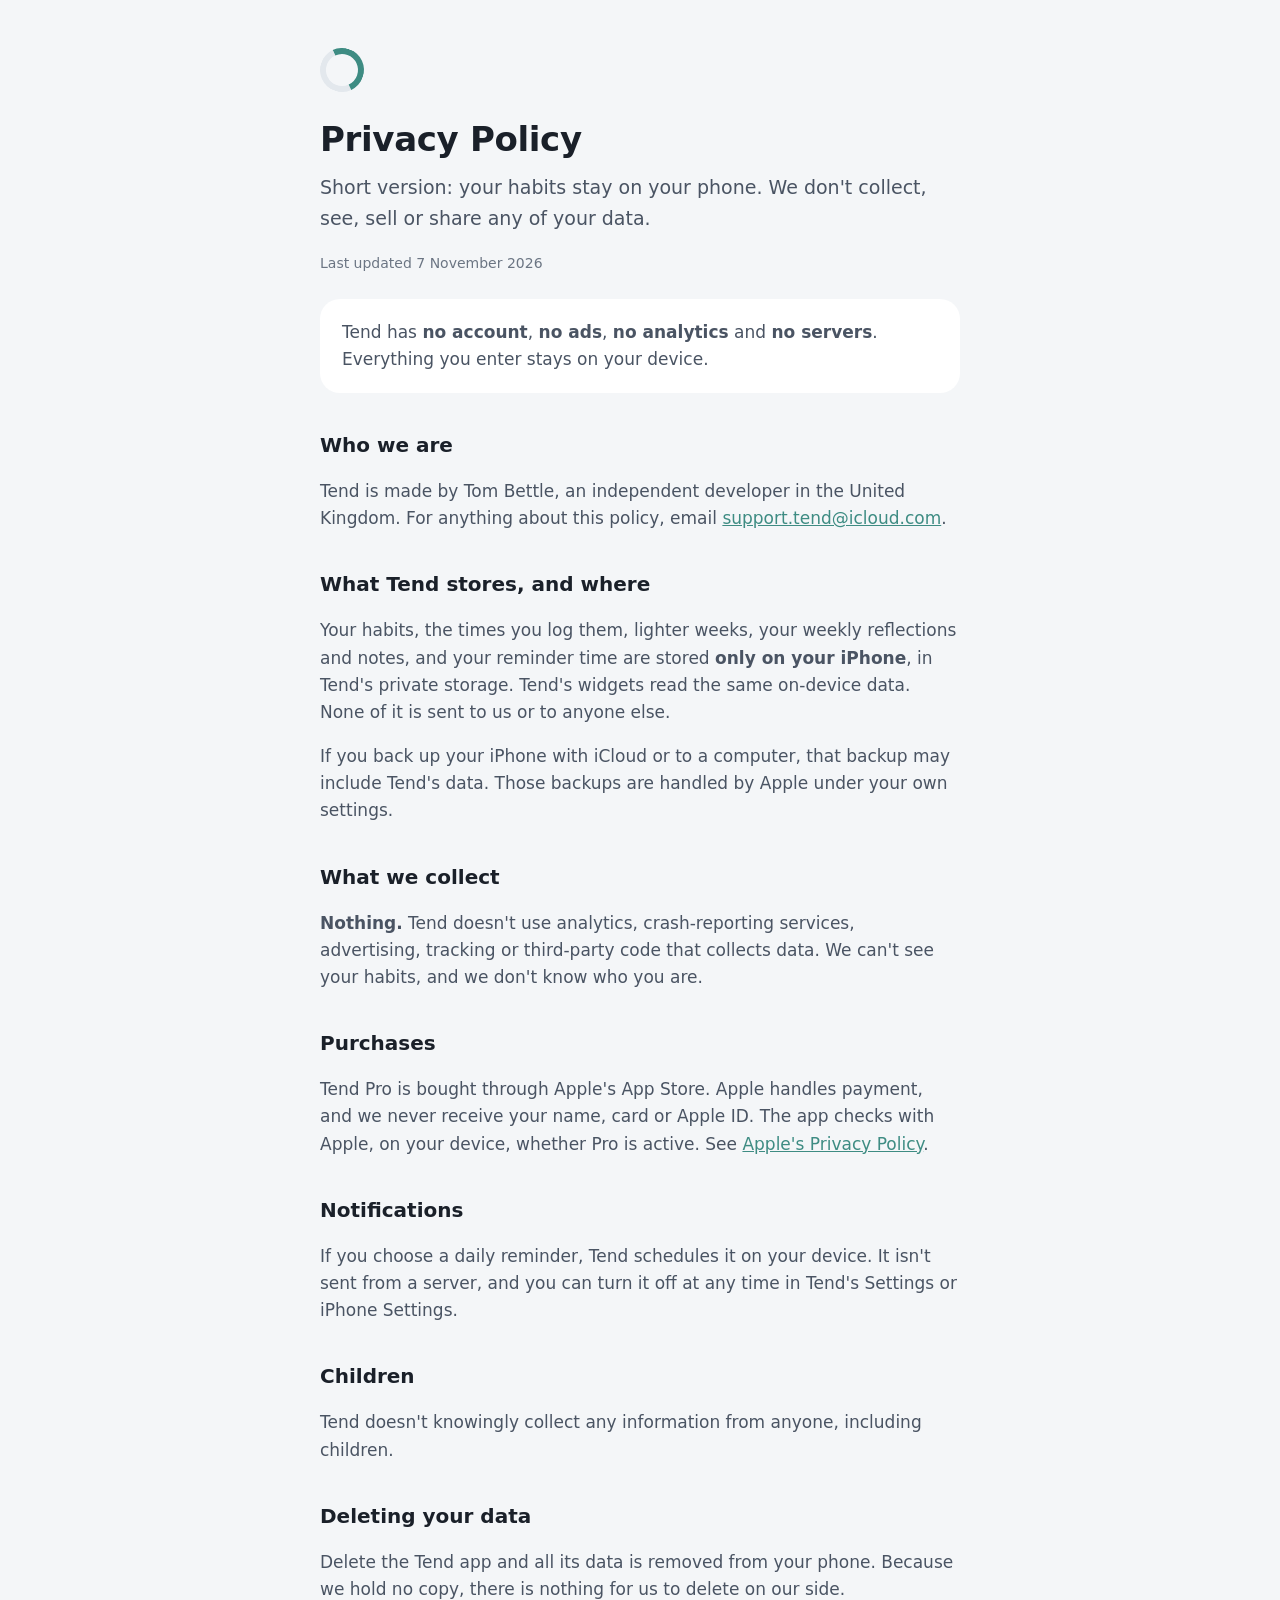
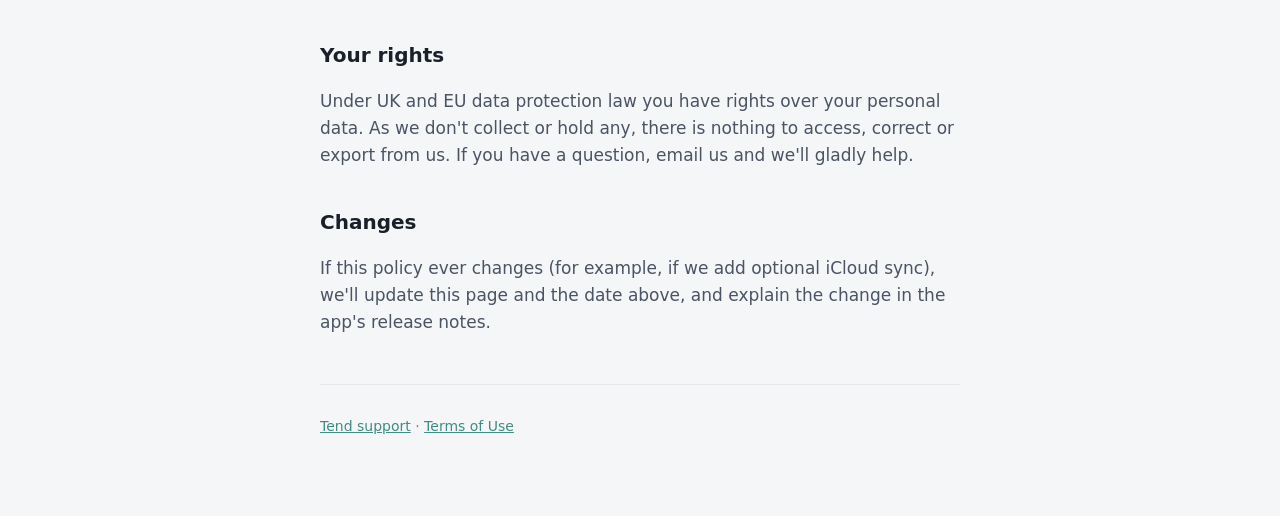
==== privacy/index.html @ b4f4abd9 "Tend support and privacy pages Co-Authored-By: Claude Opus 5.5 <noreply@anthropic.com>" ====
<!doctype html>
<html lang="en-GB">
<head>
<meta charset="utf-8">
<meta name="viewport" content="width=device-width, initial-scale=1">
<title>Tend · Privacy Policy</title>
<meta name="description" content="Tend's privacy policy: your habits stay on your phone.">
<link rel="stylesheet" href="../style.css">
</head>
<body>
<main>
  <div class="mark" aria-hidden="true"></div>
  <h1>Privacy Policy</h1>
  <p class="lead">Short version: your habits stay on your phone. We don't collect, see, sell or share any of your data.</p>
  <p class="small">Last updated 7 November 2026</p>

  <div class="card">
    <p style="margin:0">Tend has <strong>no account</strong>, <strong>no ads</strong>, <strong>no analytics</strong> and <strong>no servers</strong>. Everything you enter stays on your device.</p>
  </div>

  <h2>Who we are</h2>
  <p>Tend is made by Tom Bettle, an independent developer in the United Kingdom. For anything about this policy, email <a href="mailto:support.tend@icloud.com">support.tend@icloud.com</a>.</p>

  <h2>What Tend stores, and where</h2>
  <p>Your habits, the times you log them, lighter weeks, your weekly reflections and notes, and your reminder time are stored <strong>only on your iPhone</strong>, in Tend's private storage. Tend's widgets read the same on-device data. None of it is sent to us or to anyone else.</p>
  <p>If you back up your iPhone with iCloud or to a computer, that backup may include Tend's data. Those backups are handled by Apple under your own settings.</p>

  <h2>What we collect</h2>
  <p><strong>Nothing.</strong> Tend doesn't use analytics, crash-reporting services, advertising, tracking or third-party code that collects data. We can't see your habits, and we don't know who you are.</p>

  <h2>Purchases</h2>
  <p>Tend Pro is bought through Apple's App Store. Apple handles payment, and we never receive your name, card or Apple ID. The app checks with Apple, on your device, whether Pro is active. See <a href="https://www.apple.com/legal/privacy/">Apple's Privacy Policy</a>.</p>

  <h2>Notifications</h2>
  <p>If you choose a daily reminder, Tend schedules it on your device. It isn't sent from a server, and you can turn it off at any time in Tend's Settings or iPhone Settings.</p>

  <h2>Children</h2>
  <p>Tend doesn't knowingly collect any information from anyone, including children.</p>

  <h2>Deleting your data</h2>
  <p>Delete the Tend app and all its data is removed from your phone. Because we hold no copy, there is nothing for us to delete on our side.</p>

  <h2>Your rights</h2>
  <p>Under UK and EU data protection law you have rights over your personal data. As we don't collect or hold any, there is nothing to access, correct or export from us. If you have a question, email us and we'll gladly help.</p>

  <h2>Changes</h2>
  <p>If this policy ever changes (for example, if we add optional iCloud sync), we'll update this page and the date above, and explain the change in the app's release notes.</p>

  <footer>
    <p class="small"><a href="../">Tend support</a> · <a href="https://www.apple.com/legal/internet-services/itunes/dev/stdeula/">Terms of Use</a></p>
  </footer>
</main>
</body>
</html>
---- style.css ----
:root { --bg:#F4F6F8; --card:#FFFFFF; --text:#1A2029; --soft:#4A5463; --muted:#6B7583; --accent:#3E8C83; --line:#E3E8ED; }
@media (prefers-color-scheme: dark) { :root { --bg:#11151B; --card:#1A2029; --text:#E3E7EE; --soft:#AEB6C2; --muted:#7D8796; --accent:#9FC9C2; --line:#28303B; } }
* { box-sizing: border-box; }
body { margin:0; background:var(--bg); color:var(--text); font: 17px/1.6 ui-rounded, "SF Pro Rounded", -apple-system, system-ui, sans-serif; }
main { max-width: 680px; margin: 0 auto; padding: 48px 20px 64px; }
.mark { width:44px; height:44px; border-radius:50%; border:6px solid var(--line); border-top-color:var(--accent); border-right-color:var(--accent); transform: rotate(20deg); margin-bottom:20px; }
h1 { font-size: 34px; font-weight: 600; margin: 0 0 6px; letter-spacing:-0.01em; }
h2 { font-size: 20px; font-weight: 600; margin: 36px 0 8px; }
p, li { color: var(--soft); }
.lead { font-size: 19px; color: var(--soft); margin-top: 0; }
.card { background: var(--card); border-radius: 20px; padding: 20px 22px; margin: 24px 0; }
a { color: var(--accent); }
.small { font-size: 14px; color: var(--muted); }
footer { margin-top: 48px; border-top: 1px solid var(--line); padding-top: 16px; }
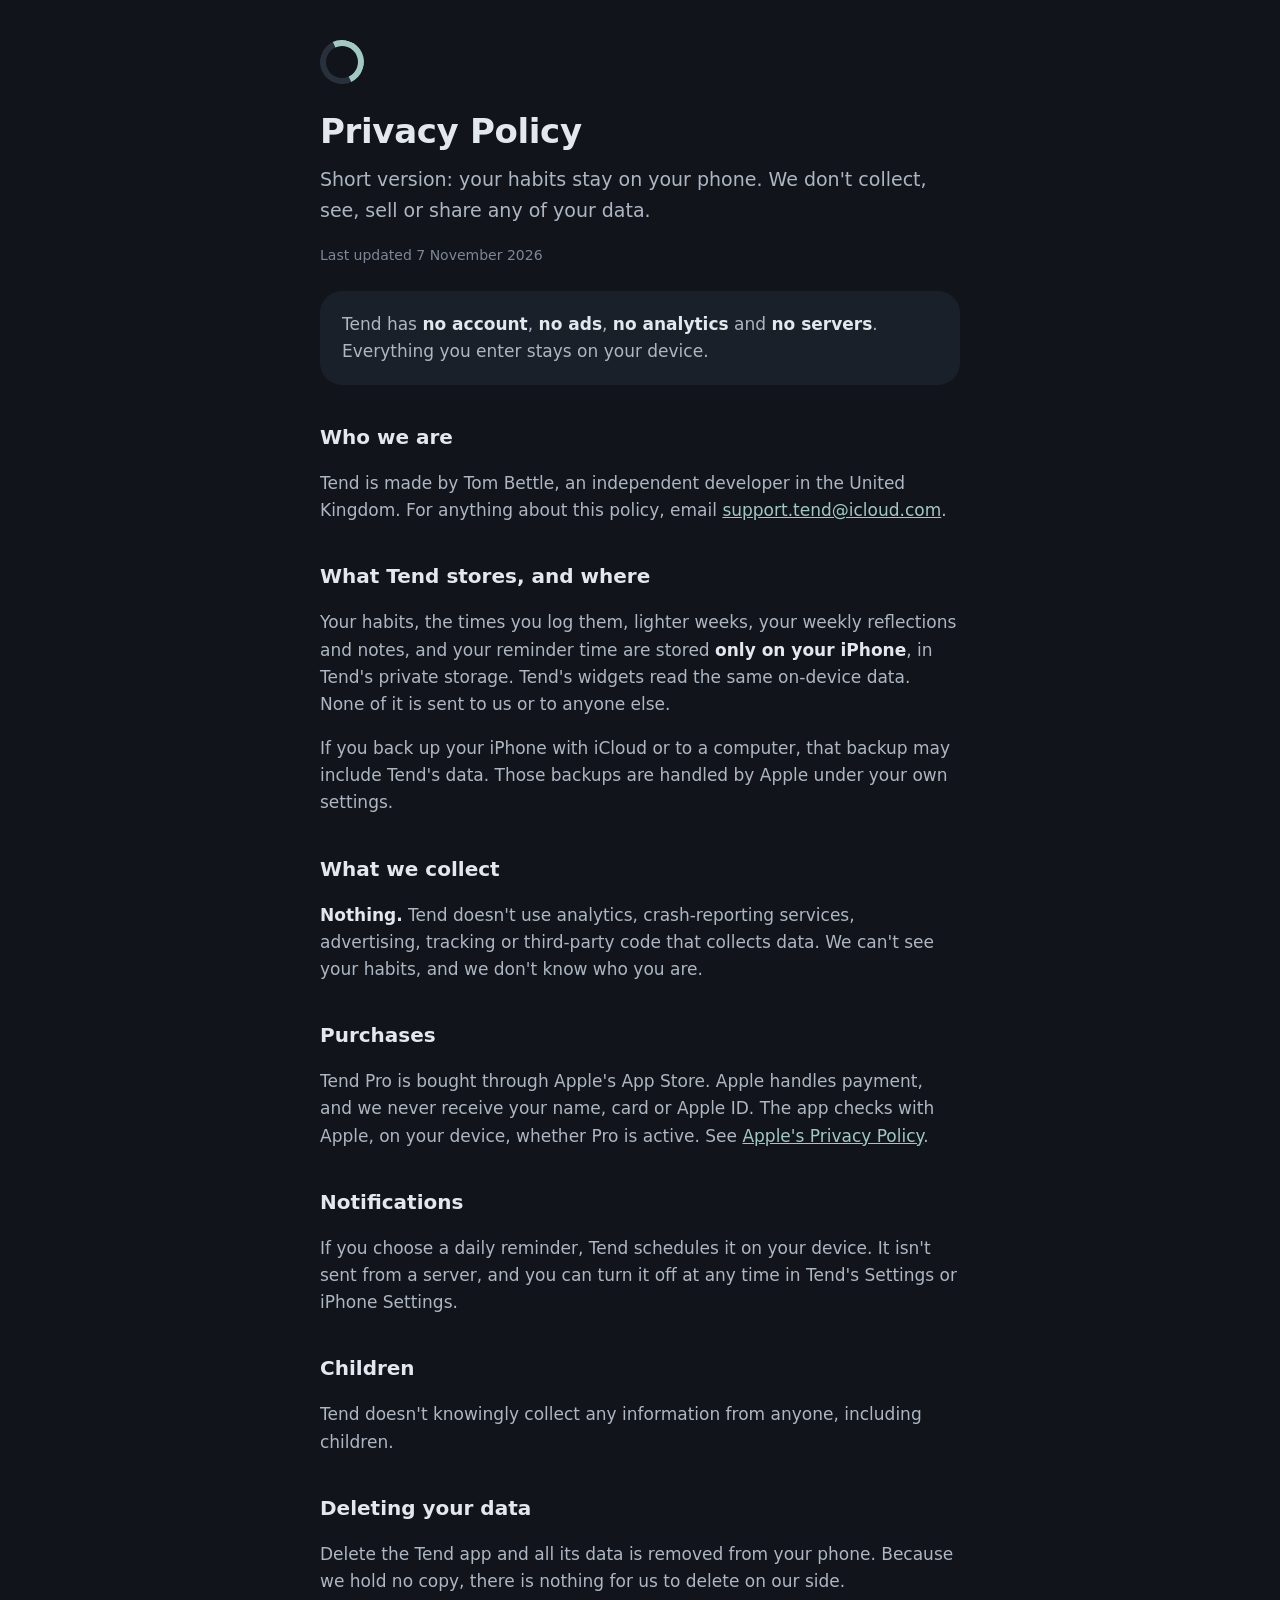
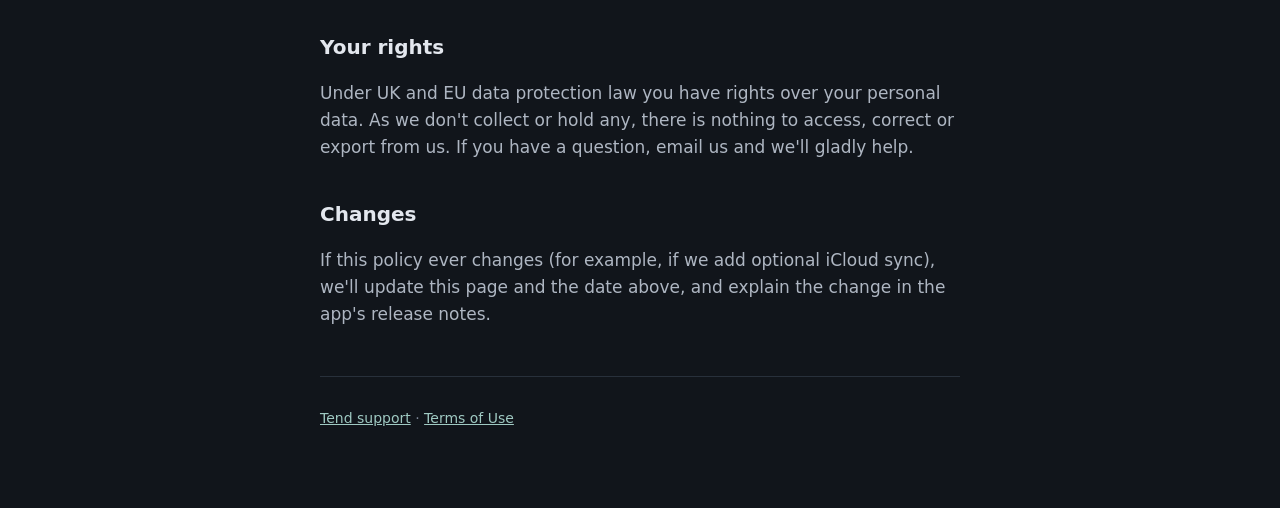
==== commit f6be574e: "Bust stylesheet cache Co-Authored-By: Claude Opus 5.5 <noreply@anthropic.com>" ====
--- a/privacy/index.html
+++ b/privacy/index.html
@@ -5,7 +5,7 @@
 <meta name="viewport" content="width=device-width, initial-scale=1">
 <title>Tend · Privacy Policy</title>
 <meta name="description" content="Tend's privacy policy: your habits stay on your phone.">
-<link rel="stylesheet" href="../style.css">
+<link rel="stylesheet" href="../style.css?v=2">
 </head>
 <body>
 <main>
--- a/style.css
+++ b/style.css
@@ -1,14 +1,17 @@
-:root { --bg:#F4F6F8; --card:#FFFFFF; --text:#1A2029; --soft:#4A5463; --muted:#6B7583; --accent:#3E8C83; --line:#E3E8ED; }
-@media (prefers-color-scheme: dark) { :root { --bg:#11151B; --card:#1A2029; --text:#E3E7EE; --soft:#AEB6C2; --muted:#7D8796; --accent:#9FC9C2; --line:#28303B; } }
+/* Tide palette, matching the app (dark first). */
+:root { --bg:#11151B; --card:#1A2029; --raised:#222A35; --text:#E3E7EE; --soft:#AEB6C2; --muted:#7D8796; --accent:#9FC9C2; --on-accent:#0F2A27; --line:#28303B;
+        --body:#9FC9C2; --mind:#B7B3E6; --heart:#E3B1BC; --home:#E2C49A; color-scheme: dark; }
 * { box-sizing: border-box; }
 body { margin:0; background:var(--bg); color:var(--text); font: 17px/1.6 ui-rounded, "SF Pro Rounded", -apple-system, system-ui, sans-serif; }
-main { max-width: 680px; margin: 0 auto; padding: 48px 20px 64px; }
+main { max-width: 680px; margin: 0 auto; padding: 40px 20px 64px; }
 .mark { width:44px; height:44px; border-radius:50%; border:6px solid var(--line); border-top-color:var(--accent); border-right-color:var(--accent); transform: rotate(20deg); margin-bottom:20px; }
 h1 { font-size: 34px; font-weight: 600; margin: 0 0 6px; letter-spacing:-0.01em; }
 h2 { font-size: 20px; font-weight: 600; margin: 36px 0 8px; }
+h3 { color: var(--text); }
 p, li { color: var(--soft); }
+strong { color: var(--text); }
 .lead { font-size: 19px; color: var(--soft); margin-top: 0; }
-.card { background: var(--card); border-radius: 20px; padding: 20px 22px; margin: 24px 0; }
+.card { background: var(--card); border-radius: 22px; padding: 20px 22px; margin: 24px 0; }
 a { color: var(--accent); }
 .small { font-size: 14px; color: var(--muted); }
 footer { margin-top: 48px; border-top: 1px solid var(--line); padding-top: 16px; }
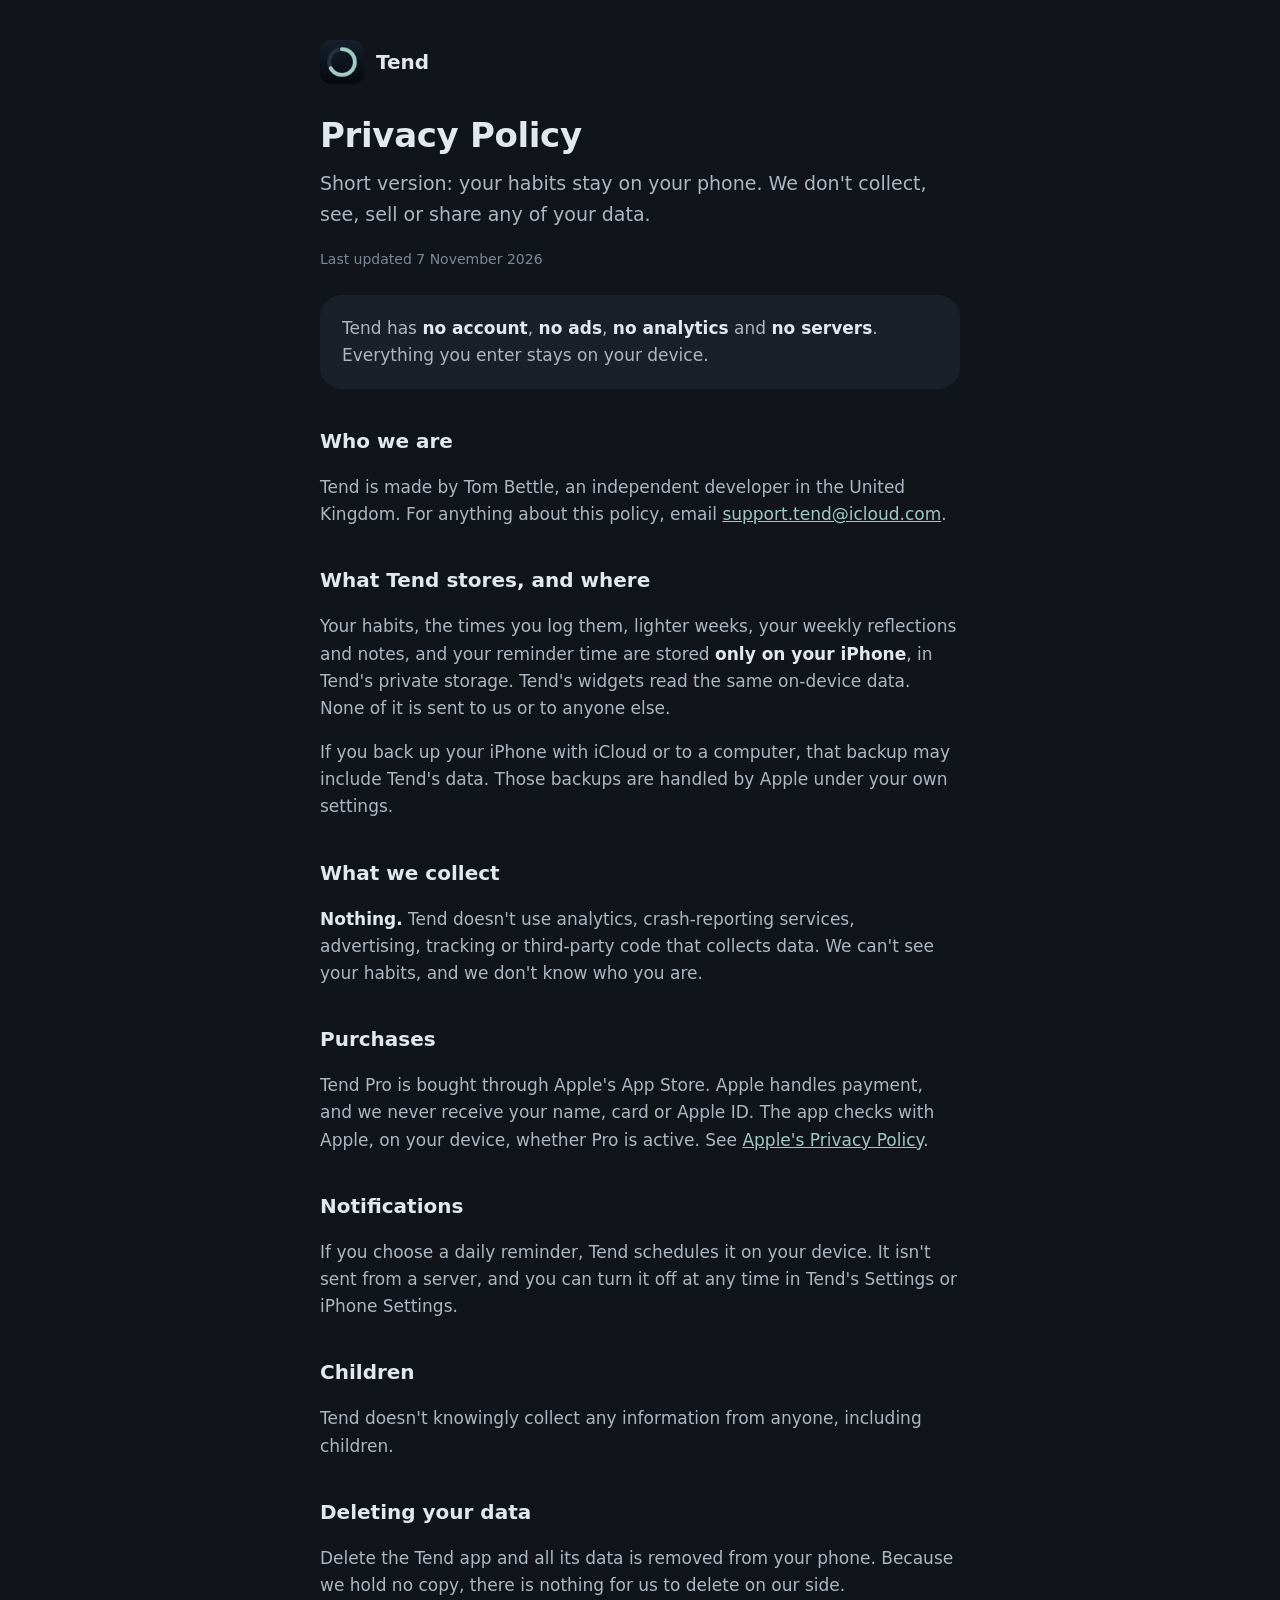
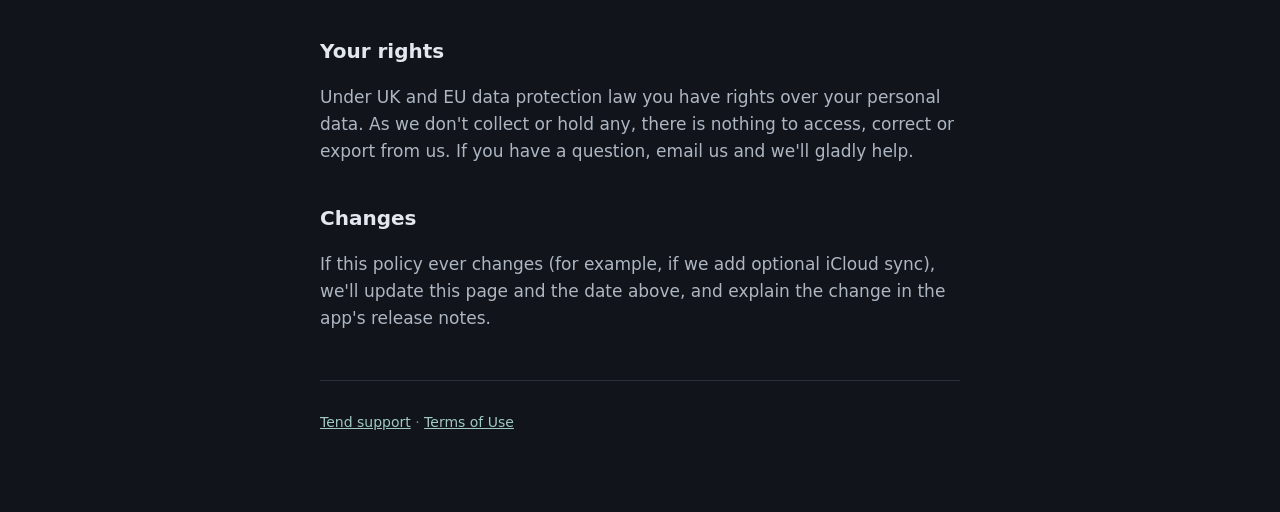
==== commit afd40e41: "Privacy page: Tend icon header linking home Co-Authored-By: Claude Opus 5.5 <noreply@anthropic.com>" ====
--- a/privacy/index.html
+++ b/privacy/index.html
@@ -5,11 +5,14 @@
 <meta name="viewport" content="width=device-width, initial-scale=1">
 <title>Tend · Privacy Policy</title>
 <meta name="description" content="Tend's privacy policy: your habits stay on your phone.">
+<link rel="icon" href="../images/icon.png">
 <link rel="stylesheet" href="../style.css?v=2">
 </head>
 <body>
 <main>
-  <div class="mark" aria-hidden="true"></div>
+  <a href="../" style="display:inline-flex;align-items:center;gap:12px;text-decoration:none;color:var(--text);font-weight:600;font-size:20px;margin-bottom:24px">
+    <img src="../images/icon.png" alt="" style="width:44px;height:44px;border-radius:11px"> Tend
+  </a>
   <h1>Privacy Policy</h1>
   <p class="lead">Short version: your habits stay on your phone. We don't collect, see, sell or share any of your data.</p>
   <p class="small">Last updated 7 November 2026</p>
